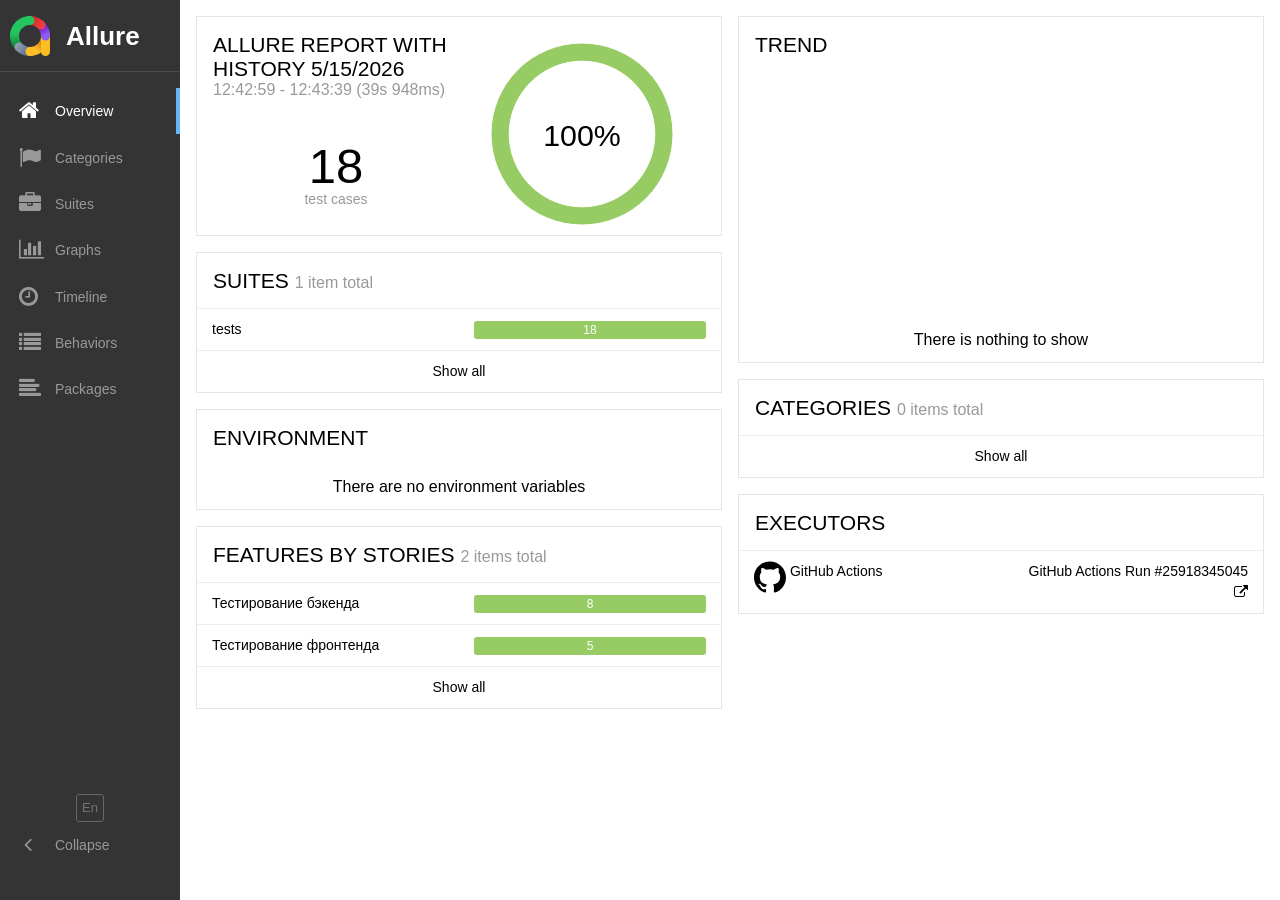
==== index.html @ a605e5ec "deploy: 9c65a8449117f0a7274e503fbdc85eb2518a3ab0" ====
<!DOCTYPE html>
<html dir="ltr" lang="en">
<head>
    <meta charset="utf-8">
    <title>Allure Report</title>
    <link rel="icon" href="favicon.ico">
    <link rel="stylesheet" type="text/css" href="styles.css">
    <link rel="stylesheet" type="text/css" href="plugin/screen-diff/styles.css">
</head>
<body>
    <div id="alert"></div>
    <div id="content">
        <span class="spinner">
            <span class="spinner__circle"></span>
        </span>
    </div>
    <div id="popup"></div>
    <script src="app.js"></script>
    <script src="plugin/behaviors/index.js"></script>
    <script src="plugin/packages/index.js"></script>
    <script src="plugin/screen-diff/index.js"></script>
    <script async src="https://www.googletagmanager.com/gtag/js?id=G-FVWC4GKEYS"></script>
    <script>
        window.dataLayer = window.dataLayer || [];
        function gtag(){dataLayer.push(arguments);}
        gtag('js', new Date());
        gtag('config', 'G-FVWC4GKEYS', {
          'allureVersion': '2.32.0',
          'reportUuid': '6b0c2283-b138-401a-8e86-770b90dd7ffd',
          'single_file': false
        });
    </script>
</body>
</html>
---- plugin/screen-diff/styles.css ----
.screen-diff__switchers {
  margin-bottom: 1em;
}

.screen-diff__switchers label + label {
  margin-left: 1em;
}

.screen-diff__overlay {
  position: relative;
  cursor: col-resize;
}

.screen-diff__container {
  overflow-x: auto;
}

.screen-diff__image-over {
  top: 0;
  left: 0;
  bottom: 0;
  background: #fff;
  position: absolute;
  overflow: hidden;
  box-shadow: 2px 0 1px -1px #aaa;
}

.screen-diff-error {
  color: #fd5a3e;
}
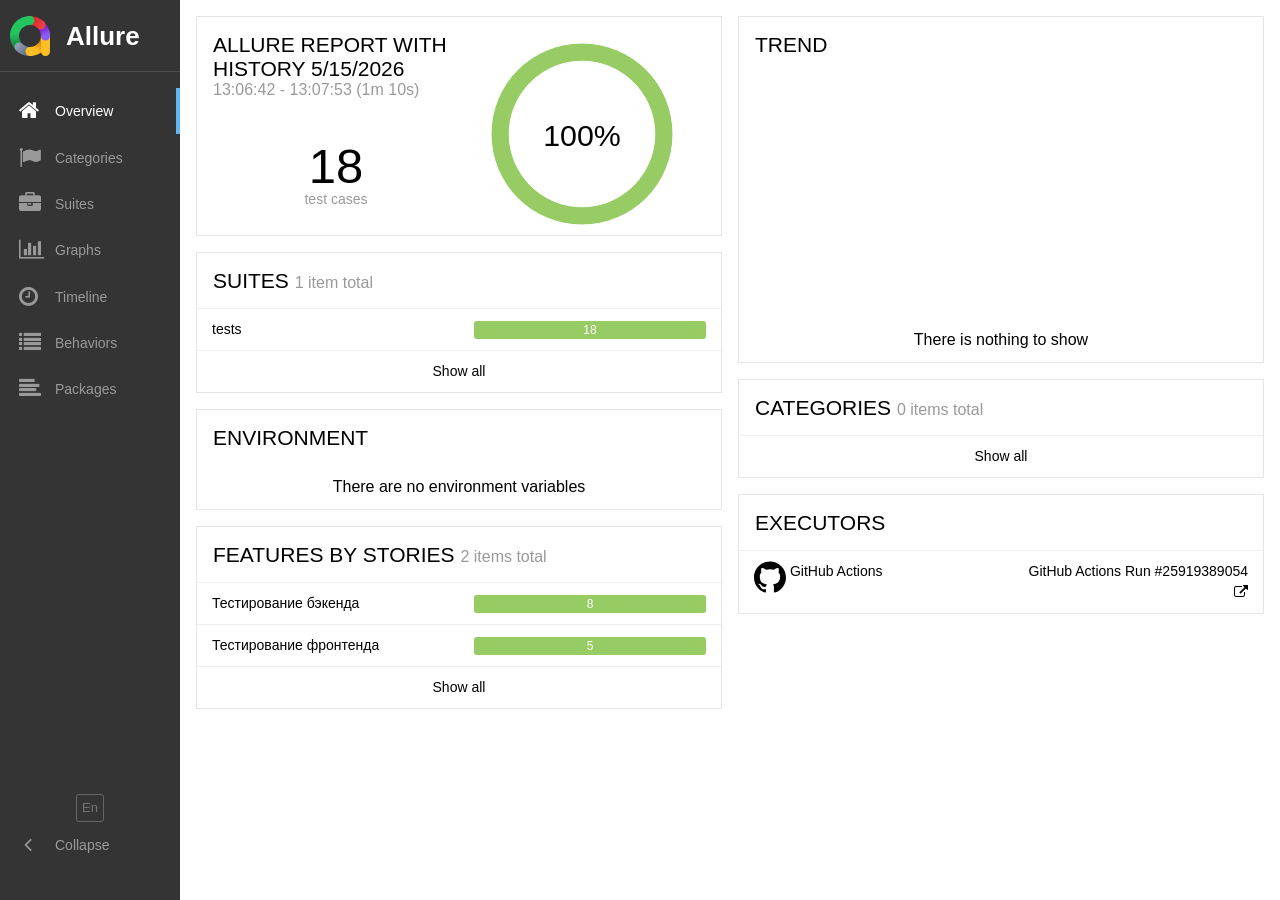
==== commit 428ae8f0: "deploy: c0962d195434e9a5ff63ea34d64b88cb5b97e121" ====
--- a/index.html
+++ b/index.html
@@ -26,7 +26,7 @@
         gtag('js', new Date());
         gtag('config', 'G-FVWC4GKEYS', {
           'allureVersion': '2.32.0',
-          'reportUuid': '6b0c2283-b138-401a-8e86-770b90dd7ffd',
+          'reportUuid': '91c74d99-3bec-4f01-9377-1d2c23de0d51',
           'single_file': false
         });
     </script>
